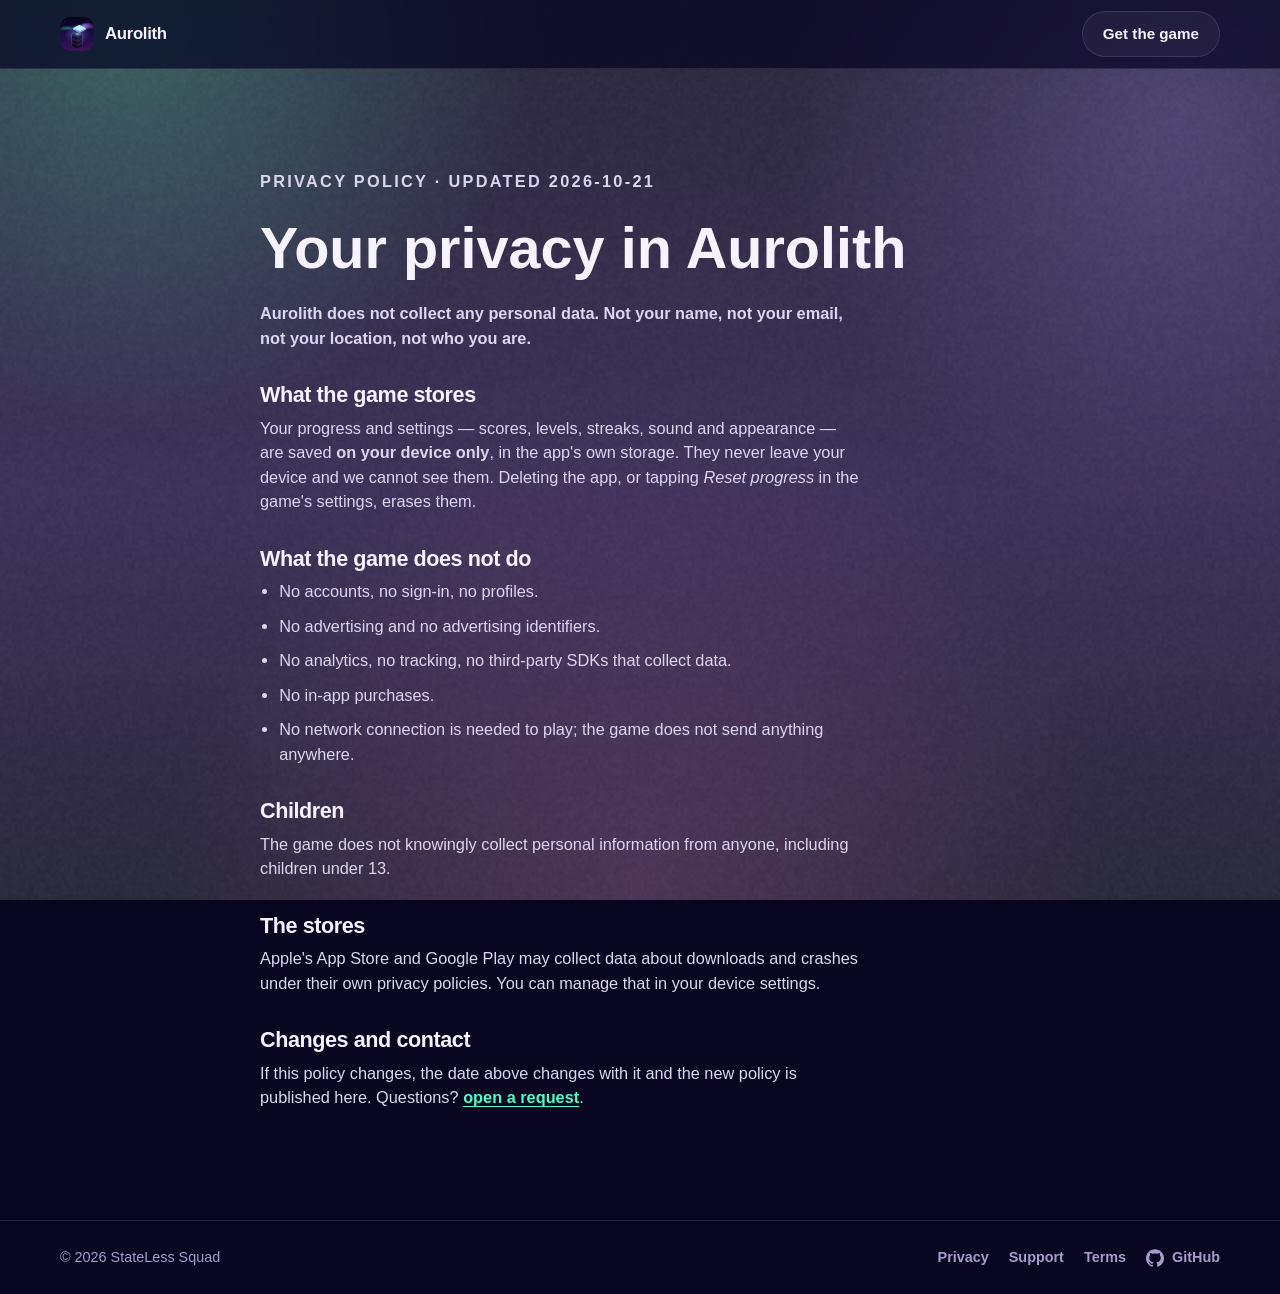
==== privacy/index.html @ 45994668 "site: publish Aurolith" ====
<!doctype html>
<html lang="en" data-theme="dark">
<head>
  <meta charset="utf-8">
  <meta name="viewport" content="width=device-width, initial-scale=1, viewport-fit=cover">
  <meta name="color-scheme" content="dark">
  <title>Privacy policy — Aurolith</title>
  <meta name="description" content="How Aurolith handles your data: it stays on your device.">
  <meta name="keywords" content="one tap game, tower, arcade, endless, timing, relaxing, offline game">
  <link rel="canonical" href="https://statelesssquad.github.io/aurolith-public/privacy/">
  <meta property="og:type" content="website">
  <meta property="og:title" content="Privacy policy — Aurolith">
  <meta property="og:description" content="How Aurolith handles your data: it stays on your device.">
  <meta property="og:image" content="https://statelesssquad.github.io/aurolith-public/assets/og.png">
  <meta property="og:url" content="https://statelesssquad.github.io/aurolith-public/privacy/">
  <meta name="twitter:card" content="summary_large_image">
  <meta name="theme-color" content="#070520">
  <meta name="apple-mobile-web-app-title" content="Aurolith">
  <link rel="manifest" href="../manifest.webmanifest">
  <link rel="icon" href="../assets/favicon.png">
  <link rel="apple-touch-icon" href="../assets/icon.png">
  
  <link rel="stylesheet" href="../assets/style.css">
  
</head>
<body>
  <svg width="0" height="0" style="position:absolute" aria-hidden="true" focusable="false">
<symbol id="mark-apple" viewBox="0 0 24 24"><path fill="currentColor" d="M12.152 6.896c-.948 0-2.415-1.078-3.96-1.04-2.04.027-3.91 1.183-4.961 3.014-2.117 3.675-.546 9.103 1.519 12.09 1.013 1.454 2.208 3.09 3.792 3.039 1.52-.065 2.09-.987 3.935-.987 1.831 0 2.35.987 3.96.948 1.637-.026 2.676-1.48 3.676-2.948 1.156-1.688 1.636-3.325 1.662-3.415-.039-.013-3.182-1.221-3.22-4.857-.026-3.04 2.48-4.494 2.597-4.559-1.429-2.09-3.623-2.324-4.39-2.376-2-.156-3.675 1.09-4.61 1.09zM15.53 3.83c.843-1.012 1.4-2.427 1.245-3.83-1.207.052-2.662.805-3.532 1.818-.78.896-1.454 2.338-1.273 3.714 1.338.104 2.715-.688 3.559-1.701"/></symbol>
<symbol id="mark-play" viewBox="0 0 24 24"><path fill="#00A0FF" d="M1.1 1.4C1 1.7 1 2.1 1 2.6v18.8c0 .5 0 .9.1 1.2l.1.1L12 12l.1-.1L1.2 1.3l-.1.1z"/><path fill="#FFD400" d="M15.1 8.4l-3.1-3.1-.1.1L4.3 13l.1.1 7.6 7.6 3.1-3.1c.8-.8.8-2 0-2.8l-3-2.7z"/><path fill="#F342A9" d="M15.1 8.4L12 5.3 1.1 16.2c.2.2.4.3.7.5l11.2-6.3 2.1-2z"/><path fill="#20A5F7" d="M15.1 15.2L3.9 9.9c-.3-.2-.5-.3-.7-.5L15 1.6c.9-.8 1.6-.5 2 .1l6.9 6.9c.8.8.8 2 0 2.8l-6.8 6.8z"/></symbol>
<symbol id="mark-web" viewBox="0 0 24 24"><path fill="currentColor" d="M12 2a10 10 0 1 0 0 20 10 10 0 0 0 0-20Zm6.9 6h-3a15.7 15.7 0 0 0-1.4-3.6A8 8 0 0 1 18.9 8ZM12 4.1c.8 1.1 1.5 2.4 1.9 3.9h-3.8c.4-1.5 1.1-2.8 1.9-3.9ZM4.3 14a8.2 8.2 0 0 1 0-4h3.4a16.5 16.5 0 0 0 0 4H4.3Zm.8 2h3a15.7 15.7 0 0 0 1.4 3.6A8 8 0 0 1 5.1 16Zm3-8h-3a8 8 0 0 1 4.4-3.6A15.7 15.7 0 0 0 8.1 8ZM12 19.9c-.8-1.1-1.5-2.4-1.9-3.9h3.8c-.4 1.5-1.1 2.8-1.9 3.9Zm2.3-5.9H9.7a14.7 14.7 0 0 1 0-4h4.6a14.7 14.7 0 0 1 0 4Zm.3 5.6a15.7 15.7 0 0 0 1.4-3.6h3a8 8 0 0 1-4.4 3.6Zm1.7-5.6a16.5 16.5 0 0 0 0-4h3.4a8.2 8.2 0 0 1 0 4h-3.4Z"/></symbol>
<symbol id="mark-github" viewBox="0 0 24 24"><path fill="currentColor" d="M12 .297c-6.63 0-12 5.373-12 12 0 5.303 3.438 9.8 8.205 11.385.6.113.82-.258.82-.577 0-.285-.01-1.04-.015-2.04-3.338.724-4.042-1.61-4.042-1.61C4.422 18.07 3.633 17.7 3.633 17.7c-1.087-.744.084-.729.084-.729 1.205.084 1.838 1.236 1.838 1.236 1.07 1.835 2.809 1.305 3.495.998.108-.776.417-1.305.76-1.605-2.665-.3-5.466-1.332-5.466-5.93 0-1.31.465-2.38 1.235-3.22-.135-.303-.54-1.523.105-3.176 0 0 1.005-.322 3.3 1.23.96-.267 1.98-.399 3-.405 1.02.006 2.04.138 3 .405 2.28-1.552 3.285-1.23 3.285-1.23.645 1.653.24 2.873.12 3.176.765.84 1.23 1.91 1.23 3.22 0 4.61-2.805 5.625-5.475 5.92.42.36.81 1.096.81 2.22 0 1.606-.015 2.896-.015 3.286 0 .315.21.69.825.57C20.565 22.092 24 17.592 24 12.297c0-6.627-5.373-12-12-12"/></symbol>
</svg>
  <div class="aurora" aria-hidden="true"></div>
  <div class="grain" aria-hidden="true"></div>
  <header class="nav">
    <div class="wrap">
      <a class="logo" href="../">
        <img src="../assets/icon.png" alt="" width="34" height="34">
        Aurolith
      </a>
      <a class="btn btn-ghost" href="../#get">Get the game</a>
    </div>
  </header>
  <main id="top"><article class="legal">
    <div class="wrap narrow">
      <p class="eyebrow">Privacy policy · updated 2026-10-21</p>
      <h1>Your privacy in Aurolith</h1>
      <p class="lede">Aurolith does not collect any personal data. Not your name, not your email, not your location, not who you are.</p>

      <h2>What the game stores</h2>
      <p>Your progress and settings — scores, levels, streaks, sound and appearance — are saved <strong>on your device only</strong>, in the app's own storage. They never leave your device and we cannot see them. Deleting the app, or tapping <em>Reset progress</em> in the game's settings, erases them.</p>

      <h2>What the game does not do</h2>
      <ul>
        <li>No accounts, no sign-in, no profiles.</li>
        <li>No advertising and no advertising identifiers.</li>
        <li>No analytics, no tracking, no third-party SDKs that collect data.</li>
        <li>No in-app purchases.</li>
        <li>No network connection is needed to play; the game does not send anything anywhere.</li>
      </ul>

      
      
      

      <h2>Children</h2><p>The game does not knowingly collect personal information from anyone, including children under 13.</p>

      <h2>The stores</h2>
      <p>Apple's App Store and Google Play may collect data about downloads and crashes under their own privacy policies. You can manage that in your device settings.</p>

      <h2>Changes and contact</h2>
      <p>If this policy changes, the date above changes with it and the new policy is published here. Questions? <a href="https://github.com/StatelessSquad/aurolith-public/issues" rel="noopener">open a request</a>.</p>
    </div>
  </article></main>
  <footer>
    <div class="wrap">
      <span>&copy; 2026 StateLess Squad</span>
      <nav aria-label="Legal">
        <a href="../privacy/">Privacy</a>
        <a href="../support/">Support</a>
        <a href="../terms/">Terms</a>
        <a href="https://github.com/StatelessSquad/aurolith-public"><svg class="mark" aria-hidden="true"><use href="#mark-github"/></svg>GitHub</a>
      </nav>
    </div>
  </footer>
  <script src="../assets/app.js" defer></script>
</body>
</html>
---- assets/style.css ----
/* The product page — StateLess-Cube's public page, as a template.
 *
 * The same lessons as the games apply: no blur filters on big surfaces, no
 * animated shadows, motion on the compositor only (transform / opacity).
 * The generator writes the game's colours into the tokens at the top.
 */

:root {
  --accent: #4dffc3;
  --accent2: #9b7bff;
  --accent3: #ff5cd6;
  --grad: linear-gradient(110deg, var(--accent), var(--accent2) 52%, var(--accent3));
  --radius: 28px;
  --ease: cubic-bezier(0.2, 0.8, 0.2, 1);
  --max: 1160px;
  --pad: clamp(20px, 5vw, 40px);
  --bg: #070520;
  --bg2: #22124a;
  --surface: rgba(255, 255, 255, 0.05);
  --surface-2: rgba(255, 255, 255, 0.1);
  --border: rgba(255, 255, 255, 0.11);
  --text: #f6f2ff;
  --text-2: #ddd6f3;
  --muted: #a99ccd;
  --shadow: rgba(8, 4, 24, 0.6);
  --phone: linear-gradient(160deg, #3b3160, #16122a 45%, #2a2347);
  --glow: 32%;
  --grain: 0.3;
  color-scheme: dark;
}

* {
  box-sizing: border-box;
  margin: 0;
  padding: 0;
}

html {
  scroll-behavior: smooth;
  overflow-x: clip;
}

body {
  font-family:
    ui-rounded, "SF Pro Rounded", -apple-system, BlinkMacSystemFont, "Segoe UI", Inter, Roboto, Arial,
    sans-serif;
  background: var(--bg);
  color: var(--text);
  line-height: 1.5;
  -webkit-font-smoothing: antialiased;
  overflow-x: hidden;
}

img,
video,
svg {
  display: block;
  max-width: 100%;
}

img {
  height: auto;
}

a {
  color: inherit;
  text-decoration: none;
}

/* -- ambient backdrop (gradients only, no blur filters) ------------------ */

.aurora {
  position: fixed;
  inset: 0;
  z-index: -2;
  pointer-events: none;
  background:
    radial-gradient(
      52vw 52vw at 10% 2%,
      color-mix(in srgb, var(--accent) var(--glow), transparent),
      transparent 62%
    ),
    radial-gradient(
      48vw 48vw at 92% 14%,
      color-mix(in srgb, var(--accent2) var(--glow), transparent),
      transparent 64%
    ),
    radial-gradient(
      56vw 56vw at 50% 98%,
      color-mix(in srgb, var(--accent3) calc(var(--glow) * 0.6), transparent),
      transparent 66%
    ),
    linear-gradient(180deg, var(--bg), var(--bg2) 55%, var(--bg));
}

.grain {
  position: fixed;
  inset: 0;
  z-index: -1;
  pointer-events: none;
  opacity: var(--grain);
  background-image: url("grain.png");
  background-size: 180px;
}

.wrap {
  width: min(100% - (var(--pad) * 2), var(--max));
  margin-inline: auto;
}

.narrow {
  --max: 760px;
}

/* -- nav ----------------------------------------------------------------- */

.nav {
  position: sticky;
  top: 0;
  z-index: 20;
  background: color-mix(in srgb, var(--bg) 72%, transparent);
  backdrop-filter: saturate(150%) blur(14px);
  -webkit-backdrop-filter: saturate(150%) blur(14px);
  border-bottom: 1px solid var(--border);
}

.nav .wrap {
  display: flex;
  align-items: center;
  justify-content: space-between;
  gap: 16px;
  height: 68px;
}

.logo {
  display: inline-flex;
  align-items: center;
  gap: 11px;
  font-weight: 800;
  font-size: 1.05rem;
  letter-spacing: -0.02em;
}

.logo img {
  border-radius: 10px;
}

.btn {
  display: inline-flex;
  align-items: center;
  gap: 9px;
  padding: 11px 20px;
  border-radius: 999px;
  font-weight: 700;
  font-size: 0.95rem;
  border: 1px solid var(--border);
  background: var(--surface);
  color: var(--text);
  transition:
    transform 0.2s var(--ease),
    background 0.2s var(--ease);
}

.btn:hover {
  transform: translateY(-2px);
  background: var(--surface-2);
}

/* -- store buttons ------------------------------------------------------- */

.stores {
  display: flex;
  flex-wrap: wrap;
  gap: 14px;
}

.store {
  display: inline-flex;
  align-items: center;
  gap: 12px;
  padding: 12px 22px 12px 18px;
  border-radius: 999px;
  border: 1px solid var(--border);
  background: var(--surface);
  font-weight: 700;
  line-height: 1.15;
  transition:
    transform 0.2s var(--ease),
    background 0.2s var(--ease);
}

a.store:hover {
  transform: translateY(-2px);
  background: var(--surface-2);
}

.store small {
  display: block;
  font-weight: 600;
  font-size: 0.72rem;
  letter-spacing: 0.02em;
  color: var(--muted);
}

.mark {
  width: 22px;
  height: 22px;
  flex: none;
}

.mark-apple {
  margin-top: -2px;
}

/* -- hero ---------------------------------------------------------------- */

.hero {
  padding: clamp(36px, 6vw, 74px) 0 clamp(20px, 3vw, 40px);
  overflow-x: clip;
}

.hero .wrap {
  display: grid;
  grid-template-columns: 1fr minmax(280px, 0.86fr);
  align-items: center;
  gap: clamp(28px, 5vw, 70px);
}

.hero-copy {
  min-width: 0;
}

h1 {
  font-size: clamp(2.6rem, 7.4vw, 6rem);
}

/* The wordmark fits its column whatever the name's length: ~0.56em a letter. */
.hero h1 {
  font-size: clamp(2.2rem, min(7.4vw, calc(min(46vw, 560px) / (var(--chars, 8) * 0.56))), 6rem);
  font-weight: 800;
  line-height: 0.94;
  letter-spacing: -0.045em;
  text-wrap: balance;
}

.grad {
  background: var(--grad);
  -webkit-background-clip: text;
  background-clip: text;
  color: transparent;
}

.lede {
  margin-top: 18px;
  font-size: clamp(1.15rem, 2.2vw, 1.6rem);
  font-weight: 600;
  color: var(--muted);
  text-wrap: pretty;
}

.hero .stores {
  margin-top: clamp(26px, 4vw, 38px);
}

.hero-media {
  position: relative;
  display: flex;
  justify-content: center;
}

.phone {
  position: relative;
  width: clamp(230px, 27vw, 310px);
  aspect-ratio: 9 / 19.5;
  border-radius: 44px;
  padding: 9px;
  background: var(--phone);
  box-shadow:
    0 2px 0 rgba(255, 255, 255, 0.16) inset,
    0 40px 90px var(--shadow),
    0 0 90px color-mix(in srgb, var(--accent2) 35%, transparent);
  animation: float 7s ease-in-out infinite;
}

.phone video,
.phone .screen {
  width: 100%;
  height: 100%;
  object-fit: cover;
  object-position: top;
  border-radius: 36px;
  background: var(--bg2);
}

.notch {
  position: absolute;
  top: 18px;
  left: 50%;
  transform: translateX(-50%);
  width: 31%;
  height: 20px;
  border-radius: 999px;
  background: #0a0714;
  z-index: 2;
}

.video-play {
  position: absolute;
  left: 50%;
  bottom: 22px;
  transform: translateX(-50%);
  display: inline-flex;
  align-items: center;
  gap: 8px;
  padding: 10px 18px;
  border: 0;
  border-radius: 999px;
  background: var(--grad);
  color: #fff;
  font: inherit;
  font-weight: 700;
  cursor: pointer;
}

.video-play[hidden] {
  display: none;
}

.peek {
  position: absolute;
  top: 50%;
  width: clamp(130px, 17vw, 200px);
  border-radius: 24px;
  border: 1px solid var(--border);
  opacity: 0.5;
  pointer-events: none;
}

.peek-l {
  left: 0;
  transform: translateY(-54%) rotate(-11deg);
}

.peek-r {
  right: 0;
  transform: translateY(-46%) rotate(11deg);
}

@keyframes float {
  50% {
    transform: translateY(-14px);
  }
}

/* -- the rules, in three words ------------------------------------------- */

.rules {
  padding: clamp(24px, 4vw, 44px) 0;
}

.rules .wrap {
  display: flex;
  flex-wrap: wrap;
  justify-content: center;
  gap: clamp(14px, 4vw, 44px);
}

.rule {
  display: inline-flex;
  align-items: center;
  gap: 12px;
  padding: 14px 26px;
  border-radius: 999px;
  border: 1px solid var(--border);
  background: var(--surface);
  font-size: clamp(1rem, 2vw, 1.2rem);
  font-weight: 700;
}

.rule span {
  font-size: 1.4em;
  line-height: 1;
}

/* -- feature blocks ------------------------------------------------------ */

.feature {
  padding: clamp(44px, 6vw, 84px) 0;
}

.feature .wrap {
  display: grid;
  grid-template-columns: 1fr 1fr;
  align-items: center;
  gap: clamp(30px, 6vw, 80px);
}

.feature-flip .feature-copy {
  order: 2;
}

h2 {
  font-size: clamp(2rem, 5.4vw, 3.9rem);
  font-weight: 800;
  line-height: 1;
  letter-spacing: -0.04em;
  text-wrap: balance;
}

.feature-copy p {
  margin-top: 16px;
  font-size: clamp(1.05rem, 2vw, 1.35rem);
  font-weight: 600;
  color: var(--muted);
}

.feature-art {
  display: flex;
  justify-content: center;
  min-width: 0;
}

.single img,
.fan img {
  border-radius: 26px;
  border: 1px solid var(--border);
  box-shadow: 0 30px 70px var(--shadow);
}

.single img {
  width: clamp(210px, 25vw, 290px);
}

.fan {
  position: relative;
  display: flex;
  justify-content: center;
  align-items: center;
  max-width: 100%;
}

/* The overlap is margin, not transform, so the row really is this narrow. */
.fan img {
  width: clamp(132px, 15.5vw, 195px);
}

.fan img:first-child {
  transform: rotate(-9deg);
  margin-right: clamp(-54px, -4.2vw, -30px);
  z-index: 1;
}

.fan img:nth-child(2) {
  position: relative;
  z-index: 3;
}

.fan img:last-child {
  transform: rotate(9deg);
  margin-left: clamp(-54px, -4.2vw, -30px);
  z-index: 2;
}

.section-title {
  font-size: clamp(1.6rem, 3.6vw, 2.6rem);
  text-align: center;
  margin-bottom: clamp(20px, 3vw, 32px);
}

/* -- the worlds shelf ---------------------------------------------------- */

.worlds {
  padding: clamp(20px, 4vw, 40px) 0 clamp(50px, 8vw, 90px);
}

.shelf {
  display: grid;
  grid-template-columns: repeat(var(--narrow, 3), 1fr);
  gap: 12px;
}

@media (min-width: 1000px) {
  .shelf {
    grid-template-columns: repeat(var(--wide, 9), 1fr);
  }
}

.world {
  display: flex;
  flex-direction: column;
  align-items: center;
  gap: 10px;
  padding: 18px 10px;
  border-radius: 22px;
  border: 1px solid var(--border);
  background: var(--surface);
  font-weight: 700;
  font-size: 0.95rem;
  text-align: center;
  transition:
    transform 0.2s var(--ease),
    background 0.2s var(--ease);
}

.world:hover {
  transform: translateY(-4px);
  background: var(--surface-2);
}

.dot {
  display: grid;
  place-items: center;
  width: 46px;
  height: 46px;
  border-radius: 15px;
  font-size: 1.3rem;
  color: #130d24;
  box-shadow: 0 8px 20px var(--shadow);
}

/* -- modes ----------------------------------------------------------------- */

.modes {
  padding: clamp(30px, 5vw, 60px) 0;
}

.mode-grid {
  display: grid;
  grid-template-columns: repeat(auto-fit, minmax(220px, 1fr));
  gap: 14px;
}

.mode {
  padding: 24px;
  border-radius: var(--radius);
  border: 1px solid var(--border);
  background: var(--surface);
}

.mode-icon {
  font-size: 2rem;
}

.mode h3 {
  margin-top: 10px;
  font-size: 1.25rem;
  letter-spacing: -0.02em;
}

.mode p {
  margin-top: 6px;
  color: var(--muted);
  font-weight: 600;
}

/* -- get it -------------------------------------------------------------- */

.get {
  padding: 0 0 clamp(60px, 9vw, 110px);
}

.get .wrap {
  display: flex;
  flex-direction: column;
  align-items: center;
  gap: 22px;
  padding: clamp(42px, 7vw, 76px) var(--pad);
  border-radius: var(--radius);
  border: 1px solid var(--border);
  background:
    radial-gradient(70% 120% at 50% 0%, color-mix(in srgb, var(--accent2) 30%, transparent), transparent 70%),
    var(--surface);
  text-align: center;
}

.get img {
  border-radius: 22px;
  box-shadow: 0 20px 50px var(--shadow);
}

.get-line {
  margin-top: -8px;
  color: var(--muted);
  font-weight: 600;
  font-size: 1.1rem;
}

.get .stores {
  justify-content: center;
}

.promises {
  display: flex;
  flex-wrap: wrap;
  justify-content: center;
  gap: 8px 18px;
  list-style: none;
  color: var(--muted);
  font-weight: 700;
  font-size: 0.9rem;
}

.promises li::before {
  content: "✓ ";
  color: var(--accent);
}

/* -- questions and the legal pages ------------------------------------------ */

.faq {
  padding: 0 0 clamp(50px, 8vw, 90px);
}

.faq .wrap {
  max-width: 760px;
}

details {
  border-bottom: 1px solid var(--border);
  padding: 16px 0;
}

summary {
  cursor: pointer;
  font-weight: 750;
  font-size: 1.05rem;
  list-style: none;
}

summary::-webkit-details-marker {
  display: none;
}

summary::after {
  content: "+";
  float: right;
  color: var(--muted);
  font-weight: 600;
}

details[open] summary::after {
  content: "−";
}

details p {
  margin-top: 8px;
  color: var(--muted);
  font-weight: 550;
}

.legal {
  padding: clamp(40px, 7vw, 90px) 0 clamp(60px, 9vw, 110px);
}

.legal h1 {
  font-size: clamp(2.2rem, 6vw, 3.6rem);
}

.legal h2 {
  font-size: 1.35rem;
  letter-spacing: -0.02em;
  margin-top: 34px;
}

.legal p,
.legal li {
  margin-top: 10px;
  color: var(--text-2);
  font-size: 1.02rem;
  max-width: 66ch;
}

.legal ul {
  padding-left: 1.2em;
}

.legal a,
.legal summary + p a {
  color: var(--accent);
  font-weight: 700;
  text-decoration: underline;
  text-underline-offset: 3px;
}

.legal details {
  margin-top: 6px;
}

.eyebrow {
  font-size: 0.78rem;
  font-weight: 800;
  letter-spacing: 0.14em;
  text-transform: uppercase;
  color: var(--muted);
  margin-bottom: 12px;
}

/* -- footer -------------------------------------------------------------- */

footer {
  border-top: 1px solid var(--border);
  padding: 26px 0;
  color: var(--muted);
  font-size: 0.9rem;
}

footer .wrap {
  display: flex;
  align-items: center;
  justify-content: space-between;
  gap: 16px;
}

footer nav {
  display: flex;
  flex-wrap: wrap;
  gap: 8px 20px;
}

footer a {
  display: inline-flex;
  align-items: center;
  gap: 8px;
  font-weight: 700;
}

footer a:hover {
  color: var(--text);
}

footer .mark {
  width: 18px;
  height: 18px;
}

a:focus-visible,
button:focus-visible,
summary:focus-visible {
  outline: 2px solid var(--accent);
  outline-offset: 3px;
  border-radius: 8px;
}

/* -- reveal on scroll (only hidden when JS can bring it back) ------------ */

.js .reveal {
  opacity: 0;
  transform: translateY(20px);
}

.js .reveal.in {
  opacity: 1;
  transform: none;
  transition:
    opacity 0.7s var(--ease),
    transform 0.7s var(--ease);
}

/* -- narrow screens ------------------------------------------------------ */

@media (max-width: 900px) {
  .hero .wrap,
  .feature .wrap {
    grid-template-columns: 1fr;
    text-align: center;
  }

  .hero .stores,
  .rules .wrap {
    justify-content: center;
  }

  .hero-copy {
    display: flex;
    flex-direction: column;
    align-items: center;
  }

  .hero h1 {
    font-size: clamp(2rem, calc((100vw - 48px) / (var(--chars, 8) * 0.56)), 4.4rem);
  }

  .hero-media {
    margin-top: 10px;
  }

  .feature-flip .feature-copy {
    order: 0;
  }

  .phone {
    width: clamp(240px, 62vw, 300px);
  }

  .peek {
    width: clamp(120px, 30vw, 170px);
  }

  .single img {
    width: clamp(200px, 58vw, 280px);
  }

  .fan img {
    width: 30vw;
    max-width: 180px;
  }

  .fan img:first-child {
    margin-right: -6vw;
  }

  .fan img:last-child {
    margin-left: -6vw;
  }

  footer .wrap {
    flex-direction: column;
  }
}

@media (max-width: 420px) {
  .peek {
    display: none;
  }

  .rules .wrap {
    gap: 9px;
  }

  .rule {
    padding: 12px 15px;
    gap: 7px;
    font-size: 0.95rem;
  }

  .rule span {
    font-size: 1.2em;
  }

  .store {
    flex: 1 1 100%;
    justify-content: center;
  }
}

@media (prefers-reduced-motion: reduce) {
  html {
    scroll-behavior: auto;
  }

  .phone {
    animation: none;
  }

  * {
    transition-duration: 0.01ms !important;
  }
}
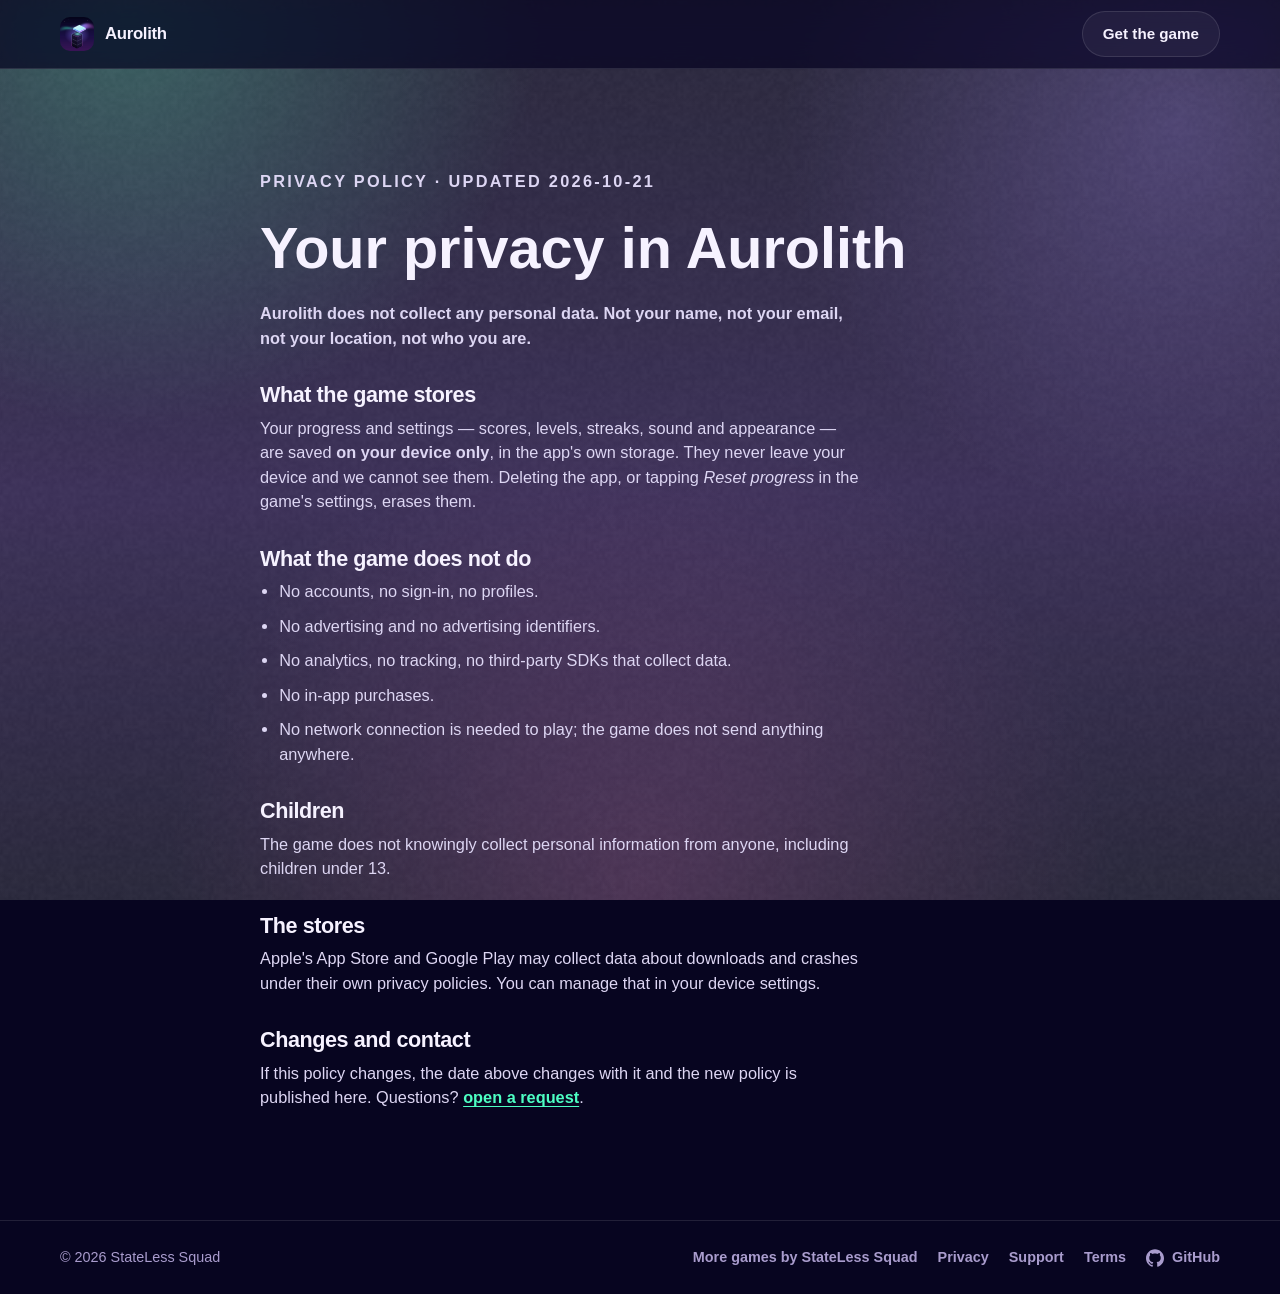
==== commit 587b62e4: "site: publish Aurolith" ====
--- a/privacy/index.html
+++ b/privacy/index.html
@@ -5,15 +5,25 @@
   <meta name="viewport" content="width=device-width, initial-scale=1, viewport-fit=cover">
   <meta name="color-scheme" content="dark">
   <title>Privacy policy — Aurolith</title>
-  <meta name="description" content="How Aurolith handles your data: it stays on your device.">
+  <meta name="description" content="How Aurolith by StateLess Squad handles your data: it collects none, and your progress stays on your device.">
+  <meta name="robots" content="index, follow, max-image-preview:large">
   <meta name="keywords" content="one tap game, tower, arcade, endless, timing, relaxing, offline game">
   <link rel="canonical" href="https://statelesssquad.github.io/aurolith-public/privacy/">
   <meta property="og:type" content="website">
+  <meta property="og:site_name" content="StateLess Squad">
+  <meta property="og:locale" content="en_US">
   <meta property="og:title" content="Privacy policy — Aurolith">
-  <meta property="og:description" content="How Aurolith handles your data: it stays on your device.">
+  <meta property="og:description" content="How Aurolith by StateLess Squad handles your data: it collects none, and your progress stays on your device.">
   <meta property="og:image" content="https://statelesssquad.github.io/aurolith-public/assets/og.png">
+  <meta property="og:image:width" content="1200">
+  <meta property="og:image:height" content="630">
+  <meta property="og:image:alt" content="Aurolith: Slice light. Climb to stars.">
   <meta property="og:url" content="https://statelesssquad.github.io/aurolith-public/privacy/">
   <meta name="twitter:card" content="summary_large_image">
+  <meta name="twitter:title" content="Privacy policy — Aurolith">
+  <meta name="twitter:description" content="How Aurolith by StateLess Squad handles your data: it collects none, and your progress stays on your device.">
+  <meta name="twitter:image" content="https://statelesssquad.github.io/aurolith-public/assets/og.png">
+  <meta name="twitter:image:alt" content="Aurolith: Slice light. Climb to stars.">
   <meta name="theme-color" content="#070520">
   <meta name="apple-mobile-web-app-title" content="Aurolith">
   <link rel="manifest" href="../manifest.webmanifest">
@@ -76,6 +86,7 @@
     <div class="wrap">
       <span>&copy; 2026 StateLess Squad</span>
       <nav aria-label="Legal">
+        <a href="https://statelesssquad.github.io/stateless-squad-game-publisher-public/">More games by StateLess Squad</a>
         <a href="../privacy/">Privacy</a>
         <a href="../support/">Support</a>
         <a href="../terms/">Terms</a>
--- a/assets/style.css
+++ b/assets/style.css
@@ -856,3 +856,608 @@
     transition-duration: 0.01ms !important;
   }
 }
+
+/* == the immersive layout ===================================================
+ * site.json "layout": "immersive". The game fills the hero edge to edge and
+ * the features are full-bleed chapters. Same rules as above: gradients, not
+ * blur filters; motion is transform and opacity; all of it stops under
+ * prefers-reduced-motion.
+ */
+
+/* clip, not hidden: a hidden body is a scroll container, and the pinned sequence would not stick. */
+body.immersive {
+  overflow-x: clip;
+}
+
+/* The game is the light here: a deeper, quieter backdrop. */
+.immersive .aurora {
+  opacity: 0.5;
+}
+
+.immersive .grain {
+  opacity: calc(var(--grain) * 0.4);
+}
+
+.immersive .nav {
+  position: fixed;
+  inset: 0 0 auto;
+  background: transparent;
+  border-bottom-color: transparent;
+  backdrop-filter: none;
+  -webkit-backdrop-filter: none;
+  transition:
+    background 0.3s var(--ease),
+    border-color 0.3s var(--ease);
+}
+
+.immersive .nav.scrolled {
+  background: color-mix(in srgb, var(--bg) 78%, transparent);
+  border-bottom-color: var(--border);
+  backdrop-filter: saturate(150%) blur(14px);
+  -webkit-backdrop-filter: saturate(150%) blur(14px);
+}
+
+.immersive .eyebrow {
+  color: var(--accent);
+}
+
+/* -- hero: the game, full screen ------------------------------------------ */
+
+.hero-x {
+  position: relative;
+  min-height: 100svh;
+  display: flex;
+  align-items: flex-end;
+  padding: 120px 0 clamp(72px, 12vh, 132px);
+  overflow: hidden;
+  isolation: isolate;
+}
+
+.hero-x-stage,
+.hero-x-stage > * {
+  position: absolute;
+  inset: 0;
+  width: 100%;
+  height: 100%;
+}
+
+.hero-x-stage {
+  z-index: -1;
+  background: var(--bg2);
+}
+
+.hero-x-poster img,
+.hero-x-video {
+  width: 100%;
+  height: 100%;
+  object-fit: cover;
+  object-position: 50% 40%;
+}
+
+/* The video fades in over its poster once it plays: no black flash. */
+.hero-x-video {
+  opacity: 0;
+  transition: opacity 0.8s var(--ease);
+}
+
+.hero-x-video.playing {
+  opacity: 1;
+}
+
+.fx {
+  pointer-events: none;
+}
+
+.hero-x-shade {
+  background:
+    linear-gradient(90deg, var(--bg) 0%, color-mix(in srgb, var(--bg) 82%, transparent) 30%, transparent 62%),
+    linear-gradient(0deg, var(--bg) 0%, color-mix(in srgb, var(--bg) 40%, transparent) 26%, transparent 46%),
+    linear-gradient(180deg, color-mix(in srgb, var(--bg) 70%, transparent) 0%, transparent 18%);
+}
+
+/* A soft light that follows the pointer (moved with transform only). */
+.hero-x-glow {
+  width: 46vmax;
+  height: 46vmax;
+  inset: auto;
+  left: 0;
+  top: 0;
+  border-radius: 50%;
+  background: radial-gradient(closest-side, color-mix(in srgb, var(--accent) 30%, transparent), transparent);
+  opacity: 0;
+  transform: translate(-50%, -50%);
+  transition: opacity 0.6s var(--ease);
+  mix-blend-mode: screen;
+  pointer-events: none;
+}
+
+.hero-x-glow.on {
+  opacity: 1;
+}
+
+.hero-x-copy {
+  position: relative;
+}
+
+.hero-x h1 {
+  font-size: clamp(4rem, min(15vw, calc(84vw / (var(--chars, 8) * 0.6))), 13rem);
+  font-weight: 850;
+  line-height: 0.86;
+  letter-spacing: -0.06em;
+  margin-left: -0.04em;
+}
+
+.hero-x h1 .grad {
+  background-size: 220% 100%;
+  animation: shimmer 6s ease-in-out infinite alternate;
+}
+
+.hero-x .lede {
+  color: var(--text-2);
+  font-size: clamp(1.25rem, 2.6vw, 2rem);
+  max-width: 22ch;
+}
+
+.hero-x .stores {
+  margin-top: clamp(24px, 4vh, 40px);
+}
+
+.immersive .store {
+  background: color-mix(in srgb, var(--bg) 55%, transparent);
+  backdrop-filter: blur(10px);
+  -webkit-backdrop-filter: blur(10px);
+}
+
+.hero-x-in {
+  animation: rise 1s var(--ease) both;
+}
+
+.hero-x-in:nth-child(2) {
+  animation-delay: 0.08s;
+}
+
+.hero-x-in:nth-child(3) {
+  animation-delay: 0.2s;
+}
+
+.hero-x-in:nth-child(4) {
+  animation-delay: 0.32s;
+}
+
+.scroll-cue {
+  position: absolute;
+  left: 50%;
+  bottom: 22px;
+  width: 26px;
+  height: 42px;
+  margin-left: -13px;
+  border-radius: 999px;
+  border: 2px solid color-mix(in srgb, var(--text) 45%, transparent);
+}
+
+.scroll-cue span {
+  position: absolute;
+  left: 50%;
+  top: 8px;
+  width: 4px;
+  height: 8px;
+  margin-left: -2px;
+  border-radius: 2px;
+  background: var(--text);
+  animation: cue 1.8s var(--ease) infinite;
+}
+
+@keyframes shimmer {
+  to {
+    background-position: 100% 0;
+  }
+}
+
+@keyframes rise {
+  from {
+    opacity: 0;
+    transform: translateY(28px);
+  }
+}
+
+@keyframes cue {
+  60%,
+  100% {
+    opacity: 0;
+    transform: translateY(14px);
+  }
+}
+
+/* -- the rules, glowing ------------------------------------------------------ */
+
+.immersive .rules {
+  padding: clamp(40px, 7vw, 80px) 0 clamp(20px, 4vw, 40px);
+}
+
+.immersive .rule {
+  font-size: clamp(1.1rem, 2.4vw, 1.5rem);
+  padding: 16px 30px;
+  box-shadow: 0 0 0 1px color-mix(in srgb, var(--accent) 22%, transparent) inset;
+}
+
+/* -- chapters: one big shot each ------------------------------------------- */
+
+.chapter {
+  position: relative;
+  padding: clamp(60px, 10vw, 140px) 0;
+}
+
+.chapter .wrap,
+.evolve .wrap {
+  display: grid;
+  grid-template-columns: 1fr 1fr;
+  align-items: center;
+  gap: clamp(30px, 6vw, 90px);
+}
+
+.chapter-flip .feature-copy {
+  order: 2;
+}
+
+.chapter-no {
+  font-size: clamp(3.4rem, 8vw, 6.5rem);
+  font-weight: 850;
+  line-height: 1;
+  letter-spacing: -0.05em;
+  color: transparent;
+  -webkit-text-stroke: 1.5px color-mix(in srgb, var(--accent) 70%, transparent);
+  margin-bottom: 10px;
+}
+
+.immersive h2 {
+  font-size: clamp(2.4rem, 6vw, 4.8rem);
+}
+
+.immersive .feature-copy p:not(.chapter-no) {
+  margin-top: 18px;
+  font-size: clamp(1.1rem, 2vw, 1.4rem);
+  font-weight: 600;
+  color: var(--muted);
+  max-width: 34ch;
+}
+
+.chapter-art {
+  position: relative;
+  display: flex;
+  justify-content: center;
+}
+
+/* The light behind a shot: a gradient, never a blur. */
+.chapter-art::before,
+.evolve-art::before {
+  content: "";
+  position: absolute;
+  inset: -12% -18%;
+  z-index: -1;
+  background:
+    radial-gradient(closest-side, color-mix(in srgb, var(--accent2) 42%, transparent), transparent),
+    radial-gradient(40% 40% at 70% 70%, color-mix(in srgb, var(--accent3) 30%, transparent), transparent);
+}
+
+.chapter-art img,
+.evolve-art img {
+  /* a phone shot is ~2.17× as tall as wide: it always fits the screen's height */
+  width: min(clamp(250px, 30vw, 380px), calc((100svh - 190px) * 0.46));
+  border-radius: 34px;
+  box-shadow:
+    0 0 0 1px color-mix(in srgb, var(--accent) 28%, transparent),
+    0 50px 120px var(--shadow);
+  transform: translateY(calc(var(--p, 0) * -40px));
+}
+
+/* -- the sequence: pinned, it steps through three shots ------------------- */
+
+.evolve {
+  position: relative;
+  height: calc(var(--steps) * 85svh);
+}
+
+.evolve-pin {
+  position: sticky;
+  top: 0;
+  height: 100svh;
+  display: flex;
+  align-items: center;
+}
+
+.steps {
+  list-style: none;
+  display: flex;
+  flex-wrap: wrap;
+  gap: 10px;
+  margin-top: 28px;
+}
+
+.steps li {
+  display: inline-flex;
+  align-items: center;
+  gap: 10px;
+  padding: 10px 18px 10px 10px;
+  border-radius: 999px;
+  border: 1px solid var(--border);
+  background: var(--surface);
+  font-weight: 750;
+  color: var(--muted);
+  transition:
+    color 0.4s var(--ease),
+    background 0.4s var(--ease),
+    transform 0.4s var(--ease);
+}
+
+.steps span {
+  display: grid;
+  place-items: center;
+  width: 28px;
+  height: 28px;
+  border-radius: 50%;
+  background: var(--surface-2);
+  font-size: 0.85rem;
+}
+
+.steps li.on {
+  color: var(--text);
+  background: color-mix(in srgb, var(--accent2) 30%, transparent);
+  transform: translateY(-2px);
+}
+
+.steps li.on span {
+  background: var(--grad);
+  color: #fff;
+}
+
+.evolve-art {
+  position: relative;
+  display: grid;
+  justify-items: center;
+}
+
+.evolve-art img {
+  grid-area: 1 / 1;
+  opacity: 0;
+  transform: scale(0.94) rotate(-2deg);
+  transition:
+    opacity 0.6s var(--ease),
+    transform 0.8s var(--ease);
+}
+
+.evolve-art img.on {
+  opacity: 1;
+  transform: none;
+}
+
+.evolve-bar {
+  grid-area: 2 / 1;
+  width: clamp(160px, 20vw, 240px);
+  height: 4px;
+  margin-top: 26px;
+  border-radius: 4px;
+  background: var(--surface-2);
+  overflow: hidden;
+}
+
+.evolve-bar i {
+  display: block;
+  height: 100%;
+  background: var(--grad);
+  transform-origin: left;
+  transform: scaleX(var(--progress, 0));
+}
+
+/* -- the shelf, modes and the card ------------------------------------------ */
+
+.immersive .world:hover .dot {
+  transform: scale(1.12) rotate(-6deg);
+}
+
+.immersive .dot {
+  transition: transform 0.3s var(--ease);
+  box-shadow:
+    0 8px 24px var(--shadow),
+    0 0 26px color-mix(in srgb, var(--accent) 30%, transparent);
+}
+
+.immersive .mode {
+  position: relative;
+  overflow: hidden;
+  padding: 30px;
+}
+
+.immersive .mode::after {
+  content: "";
+  position: absolute;
+  inset: auto -30% -60% auto;
+  width: 70%;
+  aspect-ratio: 1;
+  background: radial-gradient(closest-side, color-mix(in srgb, var(--accent2) 30%, transparent), transparent);
+  pointer-events: none;
+}
+
+.immersive .mode-icon {
+  font-size: 2.6rem;
+}
+
+@property --spin {
+  syntax: "<angle>";
+  inherits: false;
+  initial-value: 0deg;
+}
+
+/* A light that runs round the card's edge. */
+.immersive .get .wrap {
+  position: relative;
+  border: 0;
+  isolation: isolate;
+}
+
+.immersive .get .wrap::before {
+  content: "";
+  position: absolute;
+  inset: 0;
+  z-index: -1;
+  padding: 1.5px;
+  border-radius: inherit;
+  background:
+    conic-gradient(
+      from var(--spin),
+      transparent 0 62%,
+      var(--accent) 76%,
+      var(--accent3) 84%,
+      transparent 92%
+    ),
+    var(--border);
+  -webkit-mask:
+    linear-gradient(#000 0 0) content-box,
+    linear-gradient(#000 0 0);
+  -webkit-mask-composite: xor;
+  mask-composite: exclude;
+  animation: spin 7s linear infinite;
+}
+
+@keyframes spin {
+  to {
+    --spin: 360deg;
+  }
+}
+
+/* -- phones: the shots go edge to edge -------------------------------------- */
+
+@media (max-width: 900px) {
+  .chapter .wrap,
+  .evolve .wrap {
+    grid-template-columns: 1fr;
+    text-align: center;
+  }
+
+  .chapter-flip .feature-copy {
+    order: 0;
+  }
+
+  .immersive .feature-copy p:not(.chapter-no) {
+    margin-inline: auto;
+  }
+
+  .steps {
+    justify-content: center;
+  }
+
+  .evolve {
+    height: calc(var(--steps) * 80svh);
+  }
+
+  .evolve .wrap {
+    gap: 22px;
+  }
+
+  /* the pinned sequence fits a phone's height: a compact title, one row of steps */
+  .evolve-pin {
+    padding-top: 64px;
+  }
+
+  .evolve .chapter-no {
+    display: none;
+  }
+
+  .evolve h2 {
+    font-size: clamp(1.9rem, 8vw, 2.6rem);
+  }
+
+  .immersive .evolve .feature-copy p {
+    margin-top: 10px;
+    font-size: 1rem;
+  }
+
+  .evolve .steps {
+    flex-wrap: nowrap;
+    gap: 6px;
+    margin-top: 16px;
+  }
+
+  .evolve .steps li {
+    padding: 6px 12px 6px 6px;
+    gap: 6px;
+    font-size: 0.9rem;
+  }
+
+  .evolve .steps span {
+    width: 22px;
+    height: 22px;
+  }
+
+  .evolve-art img {
+    width: min(56vw, 20svh);
+    border-radius: 22px;
+  }
+
+  .evolve-bar {
+    margin-top: 14px;
+  }
+
+  .hero-x h1 {
+    font-size: clamp(3.4rem, calc(88vw / (var(--chars, 8) * 0.6)), 9rem);
+  }
+
+  .chapter {
+    padding-bottom: 0;
+  }
+
+  .chapter-art {
+    margin-inline: calc(var(--pad) * -1);
+  }
+
+  .chapter-art img {
+    width: 100%;
+    border-radius: 0;
+    box-shadow: none;
+    -webkit-mask-image: linear-gradient(180deg, transparent, #000 8%, #000 86%, transparent);
+    mask-image: linear-gradient(180deg, transparent, #000 8%, #000 86%, transparent);
+  }
+
+  .hero-x {
+    align-items: flex-end;
+    text-align: center;
+  }
+
+  .hero-x-copy {
+    display: flex;
+    flex-direction: column;
+    align-items: center;
+  }
+
+  .hero-x .lede {
+    margin-inline: auto;
+  }
+
+  .hero-x .stores {
+    justify-content: center;
+  }
+
+  .hero-x-shade {
+    background:
+      linear-gradient(0deg, var(--bg) 0%, color-mix(in srgb, var(--bg) 86%, transparent) 30%, transparent 62%),
+      linear-gradient(
+        180deg,
+        var(--bg) 0%,
+        color-mix(in srgb, var(--bg) 60%, transparent) 12%,
+        transparent 24%
+      );
+  }
+}
+
+@media (prefers-reduced-motion: reduce) {
+  .hero-x-in,
+  .hero-x h1 .grad,
+  .scroll-cue span,
+  .immersive .get .wrap::before {
+    animation: none;
+  }
+
+  .chapter-art img,
+  .evolve-art img {
+    transform: none;
+  }
+}
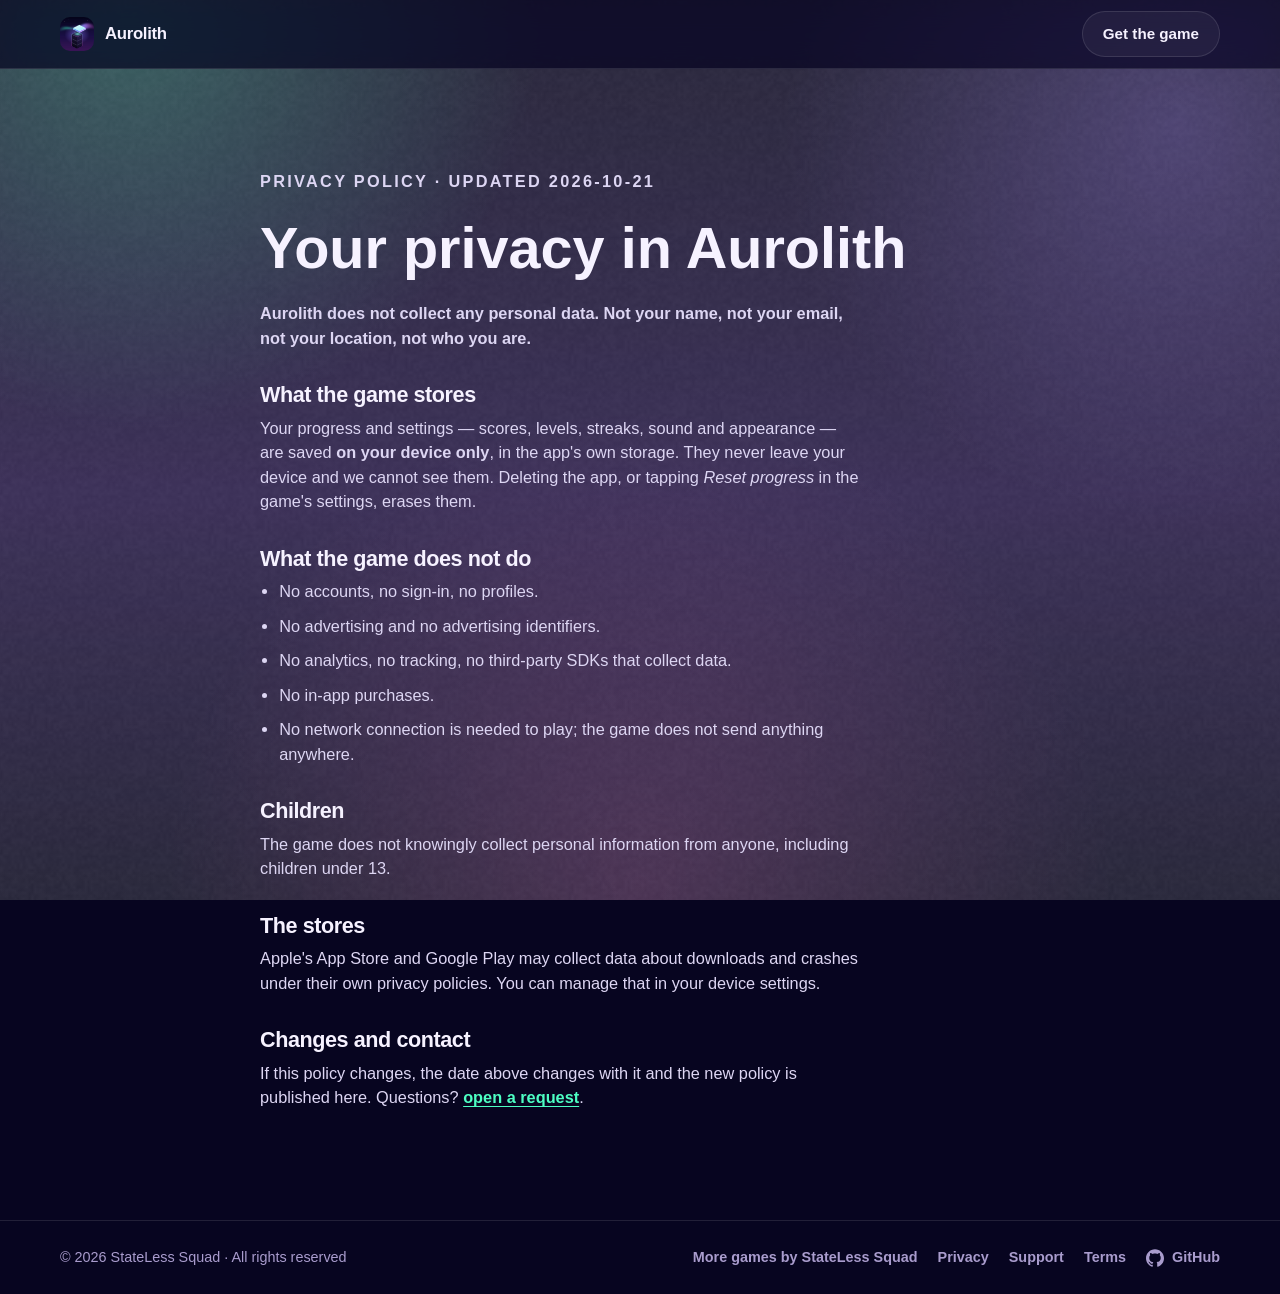
==== commit 26b23e4d: "site: publish Aurolith" ====
--- a/privacy/index.html
+++ b/privacy/index.html
@@ -84,7 +84,7 @@
   </article></main>
   <footer>
     <div class="wrap">
-      <span>&copy; 2026 StateLess Squad</span>
+      <span>&copy; 2026 StateLess Squad · All rights reserved</span>
       <nav aria-label="Legal">
         <a href="https://statelesssquad.github.io/stateless-squad-game-publisher-public/">More games by StateLess Squad</a>
         <a href="../privacy/">Privacy</a>
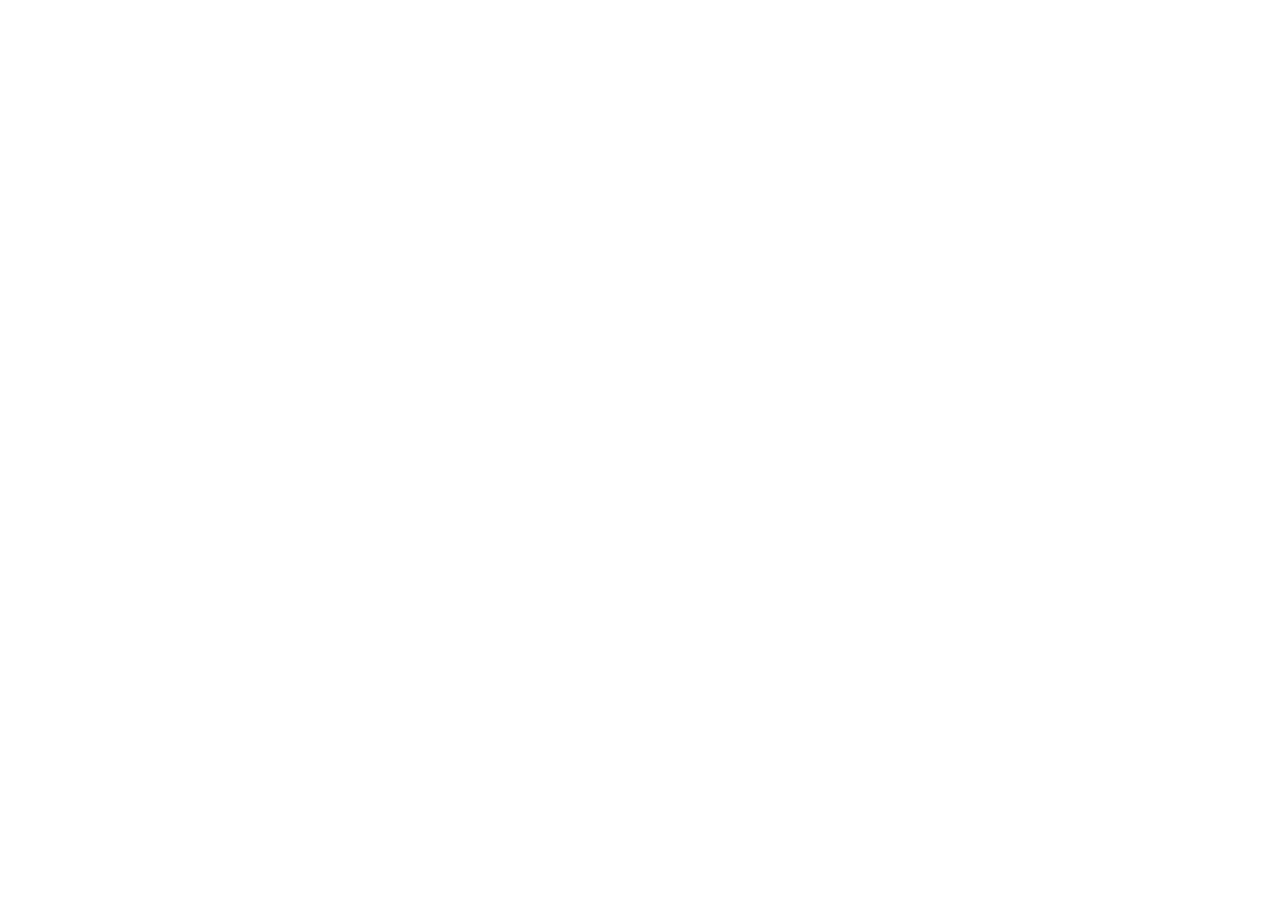
==== commit 0f81733d: "Moved to https://www.statelesssquad.com/aurolith/" ====
--- a/privacy/index.html
+++ b/privacy/index.html
@@ -1,99 +1,13 @@
 <!doctype html>
-<html lang="en" data-theme="dark">
+<html lang="en">
 <head>
-  <meta charset="utf-8">
-  <meta name="viewport" content="width=device-width, initial-scale=1, viewport-fit=cover">
-  <meta name="color-scheme" content="dark">
-  <title>Privacy policy — Aurolith</title>
-  <meta name="description" content="How Aurolith by StateLess Squad handles your data: it collects none, and your progress stays on your device.">
-  <meta name="robots" content="index, follow, max-image-preview:large">
-  <meta name="keywords" content="one tap game, tower, arcade, endless, timing, relaxing, offline game">
-  <link rel="canonical" href="https://statelesssquad.github.io/aurolith-public/privacy/">
-  <meta property="og:type" content="website">
-  <meta property="og:site_name" content="StateLess Squad">
-  <meta property="og:locale" content="en_US">
-  <meta property="og:title" content="Privacy policy — Aurolith">
-  <meta property="og:description" content="How Aurolith by StateLess Squad handles your data: it collects none, and your progress stays on your device.">
-  <meta property="og:image" content="https://statelesssquad.github.io/aurolith-public/assets/og.png">
-  <meta property="og:image:width" content="1200">
-  <meta property="og:image:height" content="630">
-  <meta property="og:image:alt" content="Aurolith: Slice light. Climb to stars.">
-  <meta property="og:url" content="https://statelesssquad.github.io/aurolith-public/privacy/">
-  <meta name="twitter:card" content="summary_large_image">
-  <meta name="twitter:title" content="Privacy policy — Aurolith">
-  <meta name="twitter:description" content="How Aurolith by StateLess Squad handles your data: it collects none, and your progress stays on your device.">
-  <meta name="twitter:image" content="https://statelesssquad.github.io/aurolith-public/assets/og.png">
-  <meta name="twitter:image:alt" content="Aurolith: Slice light. Climb to stars.">
-  <meta name="theme-color" content="#070520">
-  <meta name="apple-mobile-web-app-title" content="Aurolith">
-  <link rel="manifest" href="../manifest.webmanifest">
-  <link rel="icon" href="../assets/favicon.png">
-  <link rel="apple-touch-icon" href="../assets/icon.png">
-  
-  <link rel="stylesheet" href="../assets/style.css">
-  
+<meta charset="utf-8">
+<title>Aurolith has moved</title>
+<link rel="canonical" href="https://www.statelesssquad.com/aurolith/privacy/">
+<meta http-equiv="refresh" content="0; url=https://www.statelesssquad.com/aurolith/privacy/">
+<script>location.replace("https://www.statelesssquad.com/aurolith/privacy/" + location.hash)</script>
 </head>
 <body>
-  <svg width="0" height="0" style="position:absolute" aria-hidden="true" focusable="false">
-<symbol id="mark-apple" viewBox="0 0 24 24"><path fill="currentColor" d="M12.152 6.896c-.948 0-2.415-1.078-3.96-1.04-2.04.027-3.91 1.183-4.961 3.014-2.117 3.675-.546 9.103 1.519 12.09 1.013 1.454 2.208 3.09 3.792 3.039 1.52-.065 2.09-.987 3.935-.987 1.831 0 2.35.987 3.96.948 1.637-.026 2.676-1.48 3.676-2.948 1.156-1.688 1.636-3.325 1.662-3.415-.039-.013-3.182-1.221-3.22-4.857-.026-3.04 2.48-4.494 2.597-4.559-1.429-2.09-3.623-2.324-4.39-2.376-2-.156-3.675 1.09-4.61 1.09zM15.53 3.83c.843-1.012 1.4-2.427 1.245-3.83-1.207.052-2.662.805-3.532 1.818-.78.896-1.454 2.338-1.273 3.714 1.338.104 2.715-.688 3.559-1.701"/></symbol>
-<symbol id="mark-play" viewBox="0 0 24 24"><path fill="#00A0FF" d="M1.1 1.4C1 1.7 1 2.1 1 2.6v18.8c0 .5 0 .9.1 1.2l.1.1L12 12l.1-.1L1.2 1.3l-.1.1z"/><path fill="#FFD400" d="M15.1 8.4l-3.1-3.1-.1.1L4.3 13l.1.1 7.6 7.6 3.1-3.1c.8-.8.8-2 0-2.8l-3-2.7z"/><path fill="#F342A9" d="M15.1 8.4L12 5.3 1.1 16.2c.2.2.4.3.7.5l11.2-6.3 2.1-2z"/><path fill="#20A5F7" d="M15.1 15.2L3.9 9.9c-.3-.2-.5-.3-.7-.5L15 1.6c.9-.8 1.6-.5 2 .1l6.9 6.9c.8.8.8 2 0 2.8l-6.8 6.8z"/></symbol>
-<symbol id="mark-web" viewBox="0 0 24 24"><path fill="currentColor" d="M12 2a10 10 0 1 0 0 20 10 10 0 0 0 0-20Zm6.9 6h-3a15.7 15.7 0 0 0-1.4-3.6A8 8 0 0 1 18.9 8ZM12 4.1c.8 1.1 1.5 2.4 1.9 3.9h-3.8c.4-1.5 1.1-2.8 1.9-3.9ZM4.3 14a8.2 8.2 0 0 1 0-4h3.4a16.5 16.5 0 0 0 0 4H4.3Zm.8 2h3a15.7 15.7 0 0 0 1.4 3.6A8 8 0 0 1 5.1 16Zm3-8h-3a8 8 0 0 1 4.4-3.6A15.7 15.7 0 0 0 8.1 8ZM12 19.9c-.8-1.1-1.5-2.4-1.9-3.9h3.8c-.4 1.5-1.1 2.8-1.9 3.9Zm2.3-5.9H9.7a14.7 14.7 0 0 1 0-4h4.6a14.7 14.7 0 0 1 0 4Zm.3 5.6a15.7 15.7 0 0 0 1.4-3.6h3a8 8 0 0 1-4.4 3.6Zm1.7-5.6a16.5 16.5 0 0 0 0-4h3.4a8.2 8.2 0 0 1 0 4h-3.4Z"/></symbol>
-<symbol id="mark-github" viewBox="0 0 24 24"><path fill="currentColor" d="M12 .297c-6.63 0-12 5.373-12 12 0 5.303 3.438 9.8 8.205 11.385.6.113.82-.258.82-.577 0-.285-.01-1.04-.015-2.04-3.338.724-4.042-1.61-4.042-1.61C4.422 18.07 3.633 17.7 3.633 17.7c-1.087-.744.084-.729.084-.729 1.205.084 1.838 1.236 1.838 1.236 1.07 1.835 2.809 1.305 3.495.998.108-.776.417-1.305.76-1.605-2.665-.3-5.466-1.332-5.466-5.93 0-1.31.465-2.38 1.235-3.22-.135-.303-.54-1.523.105-3.176 0 0 1.005-.322 3.3 1.23.96-.267 1.98-.399 3-.405 1.02.006 2.04.138 3 .405 2.28-1.552 3.285-1.23 3.285-1.23.645 1.653.24 2.873.12 3.176.765.84 1.23 1.91 1.23 3.22 0 4.61-2.805 5.625-5.475 5.92.42.36.81 1.096.81 2.22 0 1.606-.015 2.896-.015 3.286 0 .315.21.69.825.57C20.565 22.092 24 17.592 24 12.297c0-6.627-5.373-12-12-12"/></symbol>
-</svg>
-  <div class="aurora" aria-hidden="true"></div>
-  <div class="grain" aria-hidden="true"></div>
-  <header class="nav">
-    <div class="wrap">
-      <a class="logo" href="../">
-        <img src="../assets/icon.png" alt="" width="34" height="34">
-        Aurolith
-      </a>
-      <a class="btn btn-ghost" href="../#get">Get the game</a>
-    </div>
-  </header>
-  <main id="top"><article class="legal">
-    <div class="wrap narrow">
-      <p class="eyebrow">Privacy policy · updated 2026-10-21</p>
-      <h1>Your privacy in Aurolith</h1>
-      <p class="lede">Aurolith does not collect any personal data. Not your name, not your email, not your location, not who you are.</p>
-
-      <h2>What the game stores</h2>
-      <p>Your progress and settings — scores, levels, streaks, sound and appearance — are saved <strong>on your device only</strong>, in the app's own storage. They never leave your device and we cannot see them. Deleting the app, or tapping <em>Reset progress</em> in the game's settings, erases them.</p>
-
-      <h2>What the game does not do</h2>
-      <ul>
-        <li>No accounts, no sign-in, no profiles.</li>
-        <li>No advertising and no advertising identifiers.</li>
-        <li>No analytics, no tracking, no third-party SDKs that collect data.</li>
-        <li>No in-app purchases.</li>
-        <li>No network connection is needed to play; the game does not send anything anywhere.</li>
-      </ul>
-
-      
-      
-      
-
-      <h2>Children</h2><p>The game does not knowingly collect personal information from anyone, including children under 13.</p>
-
-      <h2>The stores</h2>
-      <p>Apple's App Store and Google Play may collect data about downloads and crashes under their own privacy policies. You can manage that in your device settings.</p>
-
-      <h2>Changes and contact</h2>
-      <p>If this policy changes, the date above changes with it and the new policy is published here. Questions? <a href="https://github.com/StatelessSquad/aurolith-public/issues" rel="noopener">open a request</a>.</p>
-    </div>
-  </article></main>
-  <footer>
-    <div class="wrap">
-      <span>&copy; 2026 StateLess Squad · All rights reserved</span>
-      <nav aria-label="Legal">
-        <a href="https://statelesssquad.github.io/stateless-squad-game-publisher-public/">More games by StateLess Squad</a>
-        <a href="../privacy/">Privacy</a>
-        <a href="../support/">Support</a>
-        <a href="../terms/">Terms</a>
-        <a href="https://github.com/StatelessSquad/aurolith-public"><svg class="mark" aria-hidden="true"><use href="#mark-github"/></svg>GitHub</a>
-      </nav>
-    </div>
-  </footer>
-  <script src="../assets/app.js" defer></script>
+<p>Aurolith has moved to <a href="https://www.statelesssquad.com/aurolith/privacy/">https://www.statelesssquad.com/aurolith/privacy/</a>.</p>
 </body>
 </html>
